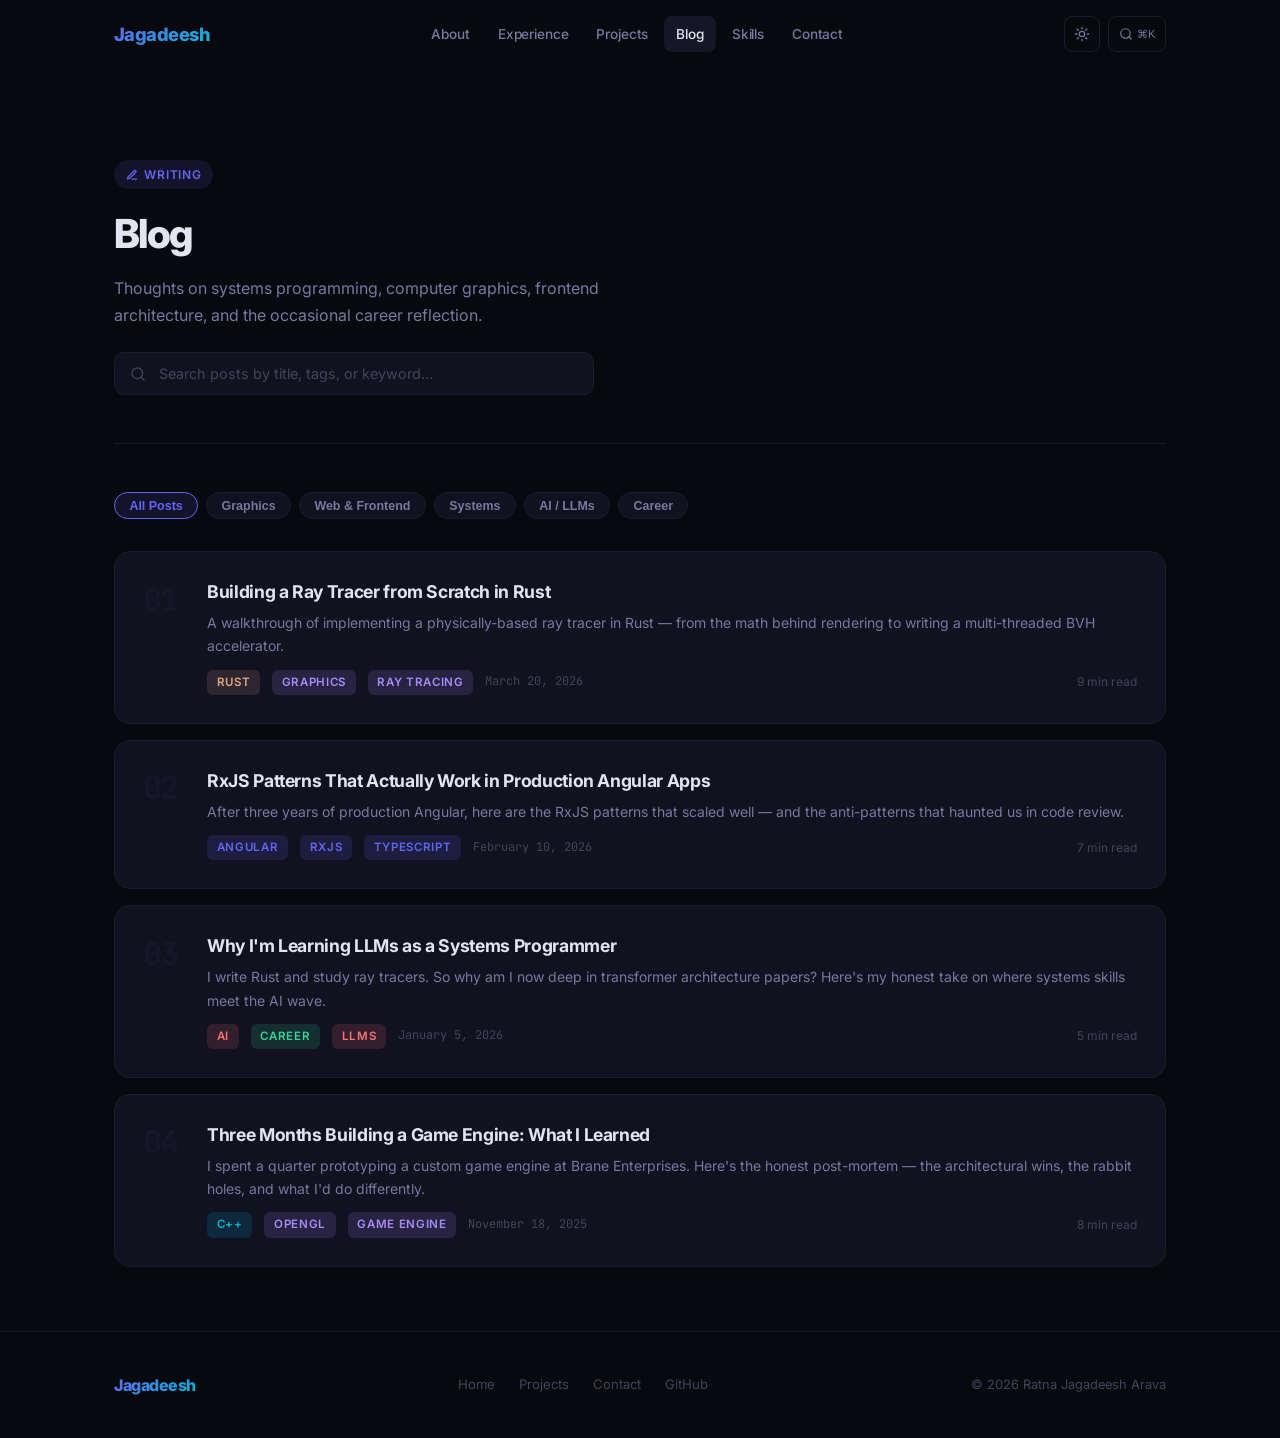
==== blog.html @ 883f5330 "Rebuild portfolio with modern design and new features Complete rewrite: dark/light theme, command pa" ====
<!DOCTYPE html>
<html lang="en" data-theme="dark">
<head>
  <meta charset="UTF-8">
  <meta name="viewport" content="width=device-width, initial-scale=1.0">
  <meta name="description" content="Blog by Ratna Jagadeesh Arava — writing on systems programming, graphics, web development, and AI.">
  <title>Blog — Ratna Jagadeesh Arava</title>
  <link rel="preconnect" href="https://fonts.googleapis.com">
  <link rel="preconnect" href="https://fonts.gstatic.com" crossorigin>
  <link href="https://fonts.googleapis.com/css2?family=Inter:wght@300;400;500;600;700;800&family=JetBrains+Mono:wght@400;500&display=swap" rel="stylesheet">
  <link rel="stylesheet" href="css/style.css">
</head>
<body>

<!-- Scroll Progress -->
<div id="scroll-progress"></div>
<!-- Toast -->
<div id="toast-container"></div>
<!-- Command Palette -->
<div id="cmd-palette" class="cmd-overlay">
  <div class="cmd-box">
    <div class="cmd-input-wrap">
      <svg width="16" height="16" viewBox="0 0 24 24" fill="none" stroke="currentColor" stroke-width="2" stroke-linecap="round" stroke-linejoin="round"><circle cx="11" cy="11" r="8"/><path d="m21 21-4.35-4.35"/></svg>
      <input type="text" id="cmd-input" placeholder="Search…" autocomplete="off">
      <span class="cmd-esc">ESC</span>
    </div>
    <div id="cmd-results" class="cmd-results"></div>
  </div>
</div>

<!-- Nav -->
<nav id="nav">
  <div class="nav-inner">
    <a href="index.html" class="nav-logo">Jagadeesh</a>
    <div class="nav-links" id="nav-links">
      <a href="index.html#about"      class="nav-link">About</a>
      <a href="index.html#experience" class="nav-link">Experience</a>
      <a href="index.html#projects"   class="nav-link">Projects</a>
      <a href="blog.html"             class="nav-link active">Blog</a>
      <a href="index.html#skills"     class="nav-link">Skills</a>
      <a href="index.html#contact"    class="nav-link">Contact</a>
    </div>
    <div class="nav-actions">
      <button id="theme-toggle" class="icon-btn" aria-label="Toggle theme"></button>
      <button id="cmd-trigger" class="icon-btn" aria-label="Search" style="font-size:10px;color:var(--text-muted);gap:4px;width:auto;padding:0 .6rem">
        <svg width="14" height="14" viewBox="0 0 24 24" fill="none" stroke="currentColor" stroke-width="2" stroke-linecap="round" stroke-linejoin="round"><circle cx="11" cy="11" r="8"/><path d="m21 21-4.35-4.35"/></svg>
        <span style="font-size:11px;font-weight:500">⌘K</span>
      </button>
      <button id="nav-toggle" class="icon-btn hamburger"><span></span><span></span><span></span></button>
    </div>
  </div>
</nav>

<!-- Blog Page -->
<main class="blog-page">
  <div class="container">
    <div class="blog-hero reveal">
      <span class="section-tag">
        <svg width="12" height="12" viewBox="0 0 24 24" fill="none" stroke="currentColor" stroke-width="2.5" stroke-linecap="round" stroke-linejoin="round"><path d="M12 20h9"/><path d="M16.5 3.5a2.121 2.121 0 0 1 3 3L7 19l-4 1 1-4 12.5-12.5z"/></svg>
        Writing
      </span>
      <h1 class="section-title" style="font-size:2.5rem">Blog</h1>
      <p class="section-desc" style="max-width:520px">Thoughts on systems programming, computer graphics, frontend architecture, and the occasional career reflection.</p>
      <div class="blog-search-wrap">
        <svg width="16" height="16" viewBox="0 0 24 24" fill="none" stroke="currentColor" stroke-width="2" stroke-linecap="round" stroke-linejoin="round"><circle cx="11" cy="11" r="8"/><path d="m21 21-4.35-4.35"/></svg>
        <input type="search" id="blog-search" placeholder="Search posts by title, tags, or keyword…">
      </div>
    </div>

    <!-- Categories -->
    <div class="blog-categories reveal">
      <button class="blog-cat-btn active" data-cat="all">All Posts</button>
      <button class="blog-cat-btn" data-cat="graphics">Graphics</button>
      <button class="blog-cat-btn" data-cat="web">Web &amp; Frontend</button>
      <button class="blog-cat-btn" data-cat="systems">Systems</button>
      <button class="blog-cat-btn" data-cat="ai">AI / LLMs</button>
      <button class="blog-cat-btn" data-cat="career">Career</button>
    </div>

    <!-- Blog List -->
    <div id="blog-list" class="blog-list">
      <div style="padding:3rem;text-align:center;color:var(--text-muted)">
        <div class="spinner"></div>
      </div>
    </div>
  </div>
</main>

<!-- Footer -->
<footer style="margin-top:4rem">
  <div class="container">
    <div class="footer-inner">
      <a href="index.html" class="footer-logo">Jagadeesh</a>
      <div class="footer-links">
        <a href="index.html">Home</a>
        <a href="index.html#projects">Projects</a>
        <a href="index.html#contact">Contact</a>
        <a href="https://github.com/ratnajagadeesharava" target="_blank" rel="noopener">GitHub</a>
      </div>
      <p class="footer-copy">&copy; 2026 Ratna Jagadeesh Arava</p>
    </div>
  </div>
</footer>

<button id="back-to-top" aria-label="Back to top">
  <svg width="18" height="18" viewBox="0 0 24 24" fill="none" stroke="currentColor" stroke-width="2.5" stroke-linecap="round" stroke-linejoin="round"><polyline points="18 15 12 9 6 15"/></svg>
</button>

<script src="js/main.js"></script>
<script src="js/blog.js"></script>
</body>
</html>
---- css/style.css ----
/* ════════════════════════════════════════════
   RESET & VARIABLES
════════════════════════════════════════════ */
*, *::before, *::after { margin: 0; padding: 0; box-sizing: border-box; }

:root {
  --bg:           #08080f;
  --bg-surface:   #0d0d18;
  --bg-card:      #111120;
  --bg-elevated:  #161628;
  --border:       #1c1c2e;
  --border-hover: #2a2a40;
  --text:         #e4e4f0;
  --text-muted:   #7878a0;
  --text-dim:     #44445a;
  --accent:       #6366f1;
  --accent-h:     #4f52d9;
  --accent-soft:  rgba(99,102,241,0.12);
  --accent-glow:  rgba(99,102,241,0.25);
  --cyan:         #06b6d4;
  --cyan-soft:    rgba(6,182,212,0.12);
  --green:        #34d399;
  --red:          #f87171;
  --yellow:       #fbbf24;
  --radius:       10px;
  --radius-lg:    16px;
  --radius-xl:    24px;
  --transition:   0.22s cubic-bezier(0.4,0,0.2,1);
  --max-width:    1100px;
  --shadow:       0 4px 24px rgba(0,0,0,0.4);
  --shadow-lg:    0 12px 48px rgba(0,0,0,0.5);
}

[data-theme="light"] {
  --bg:           #f8f8fc;
  --bg-surface:   #f0f0f8;
  --bg-card:      #ffffff;
  --bg-elevated:  #ebebf5;
  --border:       #ddddf0;
  --border-hover: #c8c8e0;
  --text:         #0f0f1e;
  --text-muted:   #4a4a6a;
  --text-dim:     #9898b8;
  --accent:       #4f46e5;
  --accent-h:     #4338ca;
  --accent-soft:  rgba(79,70,229,0.1);
  --accent-glow:  rgba(79,70,229,0.2);
  --shadow:       0 4px 24px rgba(0,0,0,0.08);
  --shadow-lg:    0 12px 48px rgba(0,0,0,0.12);
}

html { scroll-behavior: smooth; -webkit-font-smoothing: antialiased; }

body {
  font-family: 'Inter', -apple-system, BlinkMacSystemFont, 'Segoe UI', sans-serif;
  background: var(--bg);
  color: var(--text);
  line-height: 1.65;
  font-size: 16px;
  overflow-x: hidden;
  transition: background var(--transition), color var(--transition);
}

a { color: inherit; text-decoration: none; }
ul { list-style: none; }
img { max-width: 100%; display: block; }
code, pre { font-family: 'JetBrains Mono', 'Fira Code', monospace; }

.container { max-width: var(--max-width); margin: 0 auto; padding: 0 1.5rem; }

/* ════════════════════════════════════════════
   SCROLL PROGRESS
════════════════════════════════════════════ */
#scroll-progress {
  position: fixed;
  top: 0; left: 0;
  height: 2px;
  background: linear-gradient(90deg, var(--accent), var(--cyan));
  width: 0%;
  z-index: 9999;
  transition: width 0.1s linear;
}

/* ════════════════════════════════════════════
   NAVIGATION
════════════════════════════════════════════ */
#nav {
  position: fixed;
  top: 0; left: 0; right: 0;
  z-index: 900;
  padding: 1rem 0;
  transition: background var(--transition), box-shadow var(--transition), padding var(--transition);
}

#nav.scrolled {
  background: rgba(8,8,15,0.88);
  backdrop-filter: blur(20px);
  -webkit-backdrop-filter: blur(20px);
  box-shadow: 0 1px 0 var(--border);
  padding: 0.6rem 0;
}

[data-theme="light"] #nav.scrolled {
  background: rgba(248,248,252,0.88);
}

.nav-inner {
  max-width: var(--max-width);
  margin: 0 auto;
  padding: 0 1.5rem;
  display: flex;
  align-items: center;
  justify-content: space-between;
  gap: 1.5rem;
}

.nav-logo {
  font-size: 1.15rem;
  font-weight: 800;
  letter-spacing: -0.03em;
  background: linear-gradient(135deg, var(--accent), var(--cyan));
  -webkit-background-clip: text;
  -webkit-text-fill-color: transparent;
  background-clip: text;
  white-space: nowrap;
}

.nav-links { display: flex; gap: 0.25rem; }

.nav-link {
  padding: 0.4rem 0.75rem;
  font-size: 0.85rem;
  font-weight: 500;
  color: var(--text-muted);
  border-radius: 8px;
  transition: color var(--transition), background var(--transition);
  letter-spacing: -0.01em;
}

.nav-link:hover, .nav-link.active { color: var(--text); background: var(--bg-elevated); }

.nav-actions { display: flex; align-items: center; gap: 0.5rem; }

.icon-btn {
  display: flex; align-items: center; justify-content: center;
  width: 36px; height: 36px;
  border-radius: 8px;
  background: transparent;
  border: 1px solid var(--border);
  color: var(--text-muted);
  cursor: pointer;
  transition: all var(--transition);
  font-size: 0; /* hide text */
}

.icon-btn:hover { color: var(--text); background: var(--bg-elevated); border-color: var(--border-hover); }

.hamburger { display: none; flex-direction: column; gap: 4px; }
.hamburger span { display: block; width: 18px; height: 2px; background: var(--text-muted); border-radius: 2px; transition: var(--transition); }

/* ════════════════════════════════════════════
   HERO
════════════════════════════════════════════ */
#hero {
  min-height: 100vh;
  display: flex;
  align-items: center;
  justify-content: center;
  padding: 8rem 1.5rem 5rem;
  position: relative;
  overflow: hidden;
}

.hero-bg {
  position: absolute;
  inset: 0;
  pointer-events: none;
  overflow: hidden;
}

.orb {
  position: absolute;
  border-radius: 50%;
  filter: blur(80px);
  animation: orbFloat 10s ease-in-out infinite;
}

.orb-1 {
  width: 500px; height: 500px;
  background: radial-gradient(circle, rgba(99,102,241,0.22) 0%, transparent 65%);
  top: -150px; left: -100px;
  animation-duration: 12s;
}

.orb-2 {
  width: 380px; height: 380px;
  background: radial-gradient(circle, rgba(6,182,212,0.18) 0%, transparent 65%);
  top: 50px; right: -80px;
  animation-duration: 9s;
  animation-delay: -4s;
}

.orb-3 {
  width: 320px; height: 320px;
  background: radial-gradient(circle, rgba(167,139,250,0.15) 0%, transparent 65%);
  bottom: 0; left: 40%;
  animation-duration: 11s;
  animation-delay: -7s;
}

@keyframes orbFloat {
  0%, 100% { transform: translate(0,0) scale(1); }
  25%       { transform: translate(20px,-25px) scale(1.03); }
  50%       { transform: translate(-15px, 15px) scale(0.97); }
  75%       { transform: translate(25px, 10px) scale(1.02); }
}

.hero-content { position: relative; max-width: 700px; }

.hero-eyebrow {
  font-size: 0.95rem;
  font-weight: 500;
  color: var(--accent);
  letter-spacing: 0.08em;
  text-transform: uppercase;
  margin-bottom: 1rem;
}

.hero-name {
  font-size: clamp(2.4rem, 5.5vw, 4rem);
  font-weight: 800;
  letter-spacing: -0.04em;
  line-height: 1.1;
  margin-bottom: 1.25rem;
  background: linear-gradient(135deg, var(--text) 30%, var(--text-muted) 100%);
  -webkit-background-clip: text;
  -webkit-text-fill-color: transparent;
  background-clip: text;
}

.hero-role {
  font-size: 1.2rem;
  color: var(--text-muted);
  font-weight: 400;
  margin-bottom: 1.75rem;
  min-height: 2em;
  letter-spacing: -0.01em;
}


.hero-statement {
  font-size: 1.05rem;
  color: var(--text-muted);
  line-height: 1.8;
  margin-bottom: 2.5rem;
  max-width: 580px;
}

.hero-cta { display: flex; gap: 0.75rem; flex-wrap: wrap; margin-bottom: 3rem; }

.scroll-hint {
  display: flex;
  align-items: center;
  gap: 0.5rem;
  color: var(--text-dim);
  font-size: 0.8rem;
  font-weight: 500;
  letter-spacing: 0.05em;
  text-transform: uppercase;
  animation: scrollBounce 2s ease-in-out infinite;
}

@keyframes scrollBounce {
  0%,100% { transform: translateY(0); }
  50%      { transform: translateY(6px); }
}

/* ════════════════════════════════════════════
   BUTTONS
════════════════════════════════════════════ */
.btn {
  display: inline-flex;
  align-items: center;
  gap: 0.5rem;
  padding: 0.65rem 1.3rem;
  border-radius: var(--radius);
  font-size: 0.875rem;
  font-weight: 500;
  letter-spacing: -0.01em;
  transition: all var(--transition);
  border: 1px solid transparent;
  cursor: pointer;
  white-space: nowrap;
}

.btn-primary {
  background: var(--accent);
  color: #fff;
  border-color: var(--accent);
}
.btn-primary:hover {
  background: var(--accent-h);
  border-color: var(--accent-h);
  box-shadow: 0 4px 20px var(--accent-glow);
  transform: translateY(-1px);
}

.btn-outline {
  background: transparent;
  color: var(--text-muted);
  border-color: var(--border);
}
.btn-outline:hover {
  color: var(--text);
  border-color: var(--border-hover);
  background: var(--bg-card);
  transform: translateY(-1px);
}

.btn-ghost {
  background: transparent;
  color: var(--text-muted);
  border-color: transparent;
}
.btn-ghost:hover { color: var(--text); background: var(--bg-card); }

/* ════════════════════════════════════════════
   STATS BAR
════════════════════════════════════════════ */
.stats-bar {
  border-top: 1px solid var(--border);
  border-bottom: 1px solid var(--border);
  background: var(--bg-surface);
  padding: 2rem 0;
}

.stats-grid {
  display: grid;
  grid-template-columns: repeat(4, 1fr);
  gap: 1rem;
}

.stat-item {
  display: flex;
  flex-direction: column;
  align-items: center;
  gap: 0.25rem;
  padding: 1rem;
}

.stat-number {
  font-size: 1.75rem;
  font-weight: 800;
  letter-spacing: -0.04em;
  background: linear-gradient(135deg, var(--accent), var(--cyan));
  -webkit-background-clip: text;
  -webkit-text-fill-color: transparent;
  background-clip: text;
}

.stat-label {
  font-size: 0.78rem;
  color: var(--text-muted);
  text-transform: uppercase;
  letter-spacing: 0.06em;
  font-weight: 500;
}

/* ════════════════════════════════════════════
   SECTION BASE
════════════════════════════════════════════ */
.section {
  padding: 6rem 0;
  border-top: 1px solid var(--border);
}

.section-header { margin-bottom: 3rem; }

.section-tag {
  display: inline-flex;
  align-items: center;
  gap: 0.4rem;
  padding: 0.3rem 0.75rem;
  background: var(--accent-soft);
  color: var(--accent);
  border-radius: 100px;
  font-size: 0.75rem;
  font-weight: 600;
  letter-spacing: 0.06em;
  text-transform: uppercase;
  margin-bottom: 0.75rem;
}

.section-title {
  font-size: 1.9rem;
  font-weight: 800;
  letter-spacing: -0.04em;
  color: var(--text);
  margin-bottom: 0.5rem;
}

.section-desc {
  font-size: 1rem;
  color: var(--text-muted);
  max-width: 500px;
}

/* reveal animation */
.reveal {
  opacity: 0;
  transform: translateY(28px);
  transition: opacity 0.65s ease, transform 0.65s ease;
}
.reveal.visible { opacity: 1; transform: translateY(0); }
.reveal-delay-1 { transition-delay: 0.1s; }
.reveal-delay-2 { transition-delay: 0.2s; }
.reveal-delay-3 { transition-delay: 0.3s; }

/* ════════════════════════════════════════════
   ABOUT
════════════════════════════════════════════ */
.about-grid {
  display: grid;
  grid-template-columns: 1.5fr 1fr;
  gap: 3.5rem;
  align-items: start;
}

.about-avatar {
  width: 90px;
  height: 90px;
  border-radius: 50%;
  background: linear-gradient(135deg, var(--accent) 0%, var(--cyan) 100%);
  display: flex;
  align-items: center;
  justify-content: center;
  font-size: 2.5rem;
  margin-bottom: 1.5rem;
  position: relative;
}

.about-avatar::after {
  content: '';
  position: absolute;
  inset: -3px;
  border-radius: 50%;
  background: linear-gradient(135deg, var(--accent), var(--cyan));
  z-index: -1;
  filter: blur(8px);
  opacity: 0.4;
}

.about-text p {
  color: var(--text-muted);
  margin-bottom: 1.1rem;
  line-height: 1.8;
  font-size: 0.975rem;
}

.about-text strong { color: var(--text); font-weight: 600; }

.about-sidebar { display: flex; flex-direction: column; gap: 1rem; }

.info-card {
  padding: 1rem 1.25rem;
  background: var(--bg-card);
  border: 1px solid var(--border);
  border-radius: var(--radius);
  transition: border-color var(--transition);
}

.info-card:hover { border-color: var(--border-hover); }

.info-label {
  display: block;
  font-size: 0.7rem;
  text-transform: uppercase;
  letter-spacing: 0.1em;
  color: var(--text-dim);
  font-weight: 600;
  margin-bottom: 0.3rem;
}

.info-value {
  font-size: 0.9rem;
  font-weight: 600;
  color: var(--text);
}

/* ════════════════════════════════════════════
   EXPERIENCE TIMELINE
════════════════════════════════════════════ */
.timeline {
  position: relative;
  padding-left: 2.5rem;
}

.timeline::before {
  content: '';
  position: absolute;
  left: 7px; top: 10px; bottom: 10px;
  width: 1px;
  background: linear-gradient(to bottom, var(--accent) 0%, var(--border) 100%);
}

.timeline-item {
  position: relative;
  margin-bottom: 2rem;
}
.timeline-item:last-child { margin-bottom: 0; }

.timeline-dot {
  position: absolute;
  left: -2.5rem;
  top: 8px;
  width: 15px; height: 15px;
  border-radius: 50%;
  border: 2px solid var(--accent);
  background: var(--bg);
  transition: all var(--transition);
}

.timeline-item:first-child .timeline-dot {
  background: var(--accent);
  box-shadow: 0 0 0 5px var(--accent-soft), 0 0 16px var(--accent-glow);
}

.timeline-card {
  padding: 1.5rem;
  background: var(--bg-card);
  border: 1px solid var(--border);
  border-radius: var(--radius-lg);
  transition: border-color var(--transition), box-shadow var(--transition), transform var(--transition);
}

.timeline-card:hover {
  border-color: var(--border-hover);
  box-shadow: var(--shadow);
  transform: translateX(3px);
}

.timeline-top {
  display: flex;
  align-items: flex-start;
  justify-content: space-between;
  gap: 1rem;
  flex-wrap: wrap;
  margin-bottom: 0.6rem;
}

.timeline-role {
  font-size: 1rem;
  font-weight: 700;
  letter-spacing: -0.02em;
  color: var(--text);
}

.timeline-company {
  font-size: 0.85rem;
  font-weight: 600;
  color: var(--accent);
  padding: 0.2rem 0.6rem;
  background: var(--accent-soft);
  border-radius: 6px;
}

.timeline-date {
  font-size: 0.78rem;
  color: var(--text-dim);
  font-weight: 500;
  margin-bottom: 0.9rem;
  font-family: 'JetBrains Mono', monospace;
}

.timeline-card p { font-size: 0.9rem; color: var(--text-muted); }

.timeline-card ul { padding-left: 1.1rem; list-style: disc; margin-top: 0.4rem; }

.timeline-card li {
  font-size: 0.875rem;
  color: var(--text-muted);
  margin-bottom: 0.35rem;
  line-height: 1.65;
}

.timeline-card li::marker { color: var(--accent); }

/* ════════════════════════════════════════════
   PROJECTS
════════════════════════════════════════════ */
.filter-bar {
  display: flex;
  gap: 0.5rem;
  flex-wrap: wrap;
  margin-bottom: 2rem;
}

.filter-btn {
  padding: 0.4rem 0.9rem;
  border-radius: 100px;
  font-size: 0.8rem;
  font-weight: 500;
  background: var(--bg-card);
  border: 1px solid var(--border);
  color: var(--text-muted);
  cursor: pointer;
  transition: all var(--transition);
}

.filter-btn:hover, .filter-btn.active {
  background: var(--accent-soft);
  border-color: var(--accent);
  color: var(--accent);
}

.projects-grid {
  display: grid;
  grid-template-columns: repeat(auto-fill, minmax(310px, 1fr));
  gap: 1.25rem;
}

.project-card {
  display: flex;
  flex-direction: column;
  padding: 1.5rem;
  background: var(--bg-card);
  border: 1px solid var(--border);
  border-radius: var(--radius-lg);
  transition: all var(--transition);
  cursor: pointer;
  position: relative;
  overflow: hidden;
}

.project-card::before {
  content: '';
  position: absolute;
  top: 0; left: 0; right: 0;
  height: 2px;
  background: linear-gradient(90deg, var(--accent), var(--cyan));
  opacity: 0;
  transition: opacity var(--transition);
}

.project-card:hover {
  border-color: var(--border-hover);
  transform: translateY(-4px);
  box-shadow: var(--shadow);
}

.project-card:hover::before { opacity: 1; }

.project-card-top {
  display: flex;
  justify-content: space-between;
  align-items: center;
  margin-bottom: 0.9rem;
}

.project-lang {
  display: flex; align-items: center; gap: 0.4rem;
  font-size: 0.75rem; font-weight: 500;
  color: var(--text-muted);
}

.lang-dot { width: 10px; height: 10px; border-radius: 50%; flex-shrink: 0; }

.project-stars {
  display: flex; align-items: center; gap: 0.3rem;
  font-size: 0.75rem; color: var(--text-dim);
}

.project-card h3 {
  font-size: 1rem;
  font-weight: 700;
  color: var(--text);
  margin-bottom: 0.5rem;
  letter-spacing: -0.02em;
}

.project-card p {
  font-size: 0.85rem;
  color: var(--text-muted);
  line-height: 1.65;
  flex-grow: 1;
  margin-bottom: 1rem;
}

.project-footer {
  display: flex;
  justify-content: space-between;
  align-items: center;
  font-size: 0.75rem;
  color: var(--text-dim);
}

.project-link {
  color: var(--accent);
  font-weight: 500;
  display: flex; align-items: center; gap: 0.3rem;
  transition: gap var(--transition);
}
.project-card:hover .project-link { gap: 0.5rem; }

.projects-loading, .projects-error {
  grid-column: 1/-1;
  text-align: center;
  padding: 4rem 0;
  color: var(--text-muted);
}

.spinner {
  width: 28px; height: 28px;
  border: 2px solid var(--border);
  border-top-color: var(--accent);
  border-radius: 50%;
  animation: spin 0.7s linear infinite;
  margin: 0 auto 1rem;
}

@keyframes spin { to { transform: rotate(360deg); } }

/* ════════════════════════════════════════════
   SKILLS
════════════════════════════════════════════ */
.skills-tabs { display: flex; gap: 0.5rem; flex-wrap: wrap; margin-bottom: 2rem; }

.tab-btn {
  padding: 0.4rem 1rem;
  border-radius: 100px;
  font-size: 0.82rem;
  font-weight: 600;
  background: var(--bg-card);
  border: 1px solid var(--border);
  color: var(--text-muted);
  cursor: pointer;
  transition: all var(--transition);
}

.tab-btn:hover, .tab-btn.active {
  background: var(--accent);
  border-color: var(--accent);
  color: #fff;
  box-shadow: 0 2px 12px var(--accent-glow);
}

.skills-panel { display: none; }
.skills-panel.active { display: flex; flex-wrap: wrap; gap: 0.6rem; }

.skill-tag {
  padding: 0.45rem 0.9rem;
  border-radius: 8px;
  font-size: 0.83rem;
  font-weight: 500;
  color: var(--text-muted);
  background: var(--bg-elevated);
  border: 1px solid var(--border);
  transition: all var(--transition);
  cursor: default;
}

.skill-tag:hover {
  color: var(--text);
  border-color: var(--border-hover);
  background: var(--bg-card);
  transform: translateY(-1px);
}

/* ════════════════════════════════════════════
   BLOG PREVIEW (on main page)
════════════════════════════════════════════ */
#blog-preview .section-header { margin-bottom: 2rem; }

.blog-preview-grid {
  display: grid;
  grid-template-columns: repeat(auto-fill, minmax(320px, 1fr));
  gap: 1.25rem;
  margin-bottom: 2rem;
}

.blog-card {
  display: flex;
  flex-direction: column;
  padding: 1.75rem;
  background: var(--bg-card);
  border: 1px solid var(--border);
  border-radius: var(--radius-lg);
  transition: all var(--transition);
  cursor: pointer;
}

.blog-card:hover {
  border-color: var(--border-hover);
  transform: translateY(-3px);
  box-shadow: var(--shadow);
}

.blog-card-meta {
  display: flex;
  align-items: center;
  gap: 0.75rem;
  margin-bottom: 0.9rem;
  flex-wrap: wrap;
}

.blog-tag {
  padding: 0.2rem 0.6rem;
  border-radius: 6px;
  font-size: 0.72rem;
  font-weight: 600;
  text-transform: uppercase;
  letter-spacing: 0.06em;
}

.blog-tag-rust    { background: rgba(222,165,132,0.15); color: #dea584; }
.blog-tag-web     { background: rgba(99,102,241,0.15);  color: var(--accent); }
.blog-tag-systems { background: rgba(6,182,212,0.15);   color: var(--cyan); }
.blog-tag-career  { background: rgba(52,211,153,0.15);  color: var(--green); }
.blog-tag-graphics{ background: rgba(167,139,250,0.15); color: #a78bfa; }
.blog-tag-math    { background: rgba(251,191,36,0.15);  color: var(--yellow); }
.blog-tag-ai      { background: rgba(248,113,113,0.15); color: var(--red); }

.blog-date {
  font-size: 0.75rem;
  color: var(--text-dim);
  font-family: 'JetBrains Mono', monospace;
}

.blog-read-time {
  font-size: 0.75rem;
  color: var(--text-dim);
  margin-left: auto;
}

.blog-card h3 {
  font-size: 1.05rem;
  font-weight: 700;
  letter-spacing: -0.02em;
  color: var(--text);
  margin-bottom: 0.5rem;
  line-height: 1.4;
}

.blog-card p {
  font-size: 0.875rem;
  color: var(--text-muted);
  line-height: 1.65;
  flex-grow: 1;
  margin-bottom: 1rem;
}

.blog-card-footer {
  display: flex;
  align-items: center;
  justify-content: space-between;
  font-size: 0.8rem;
  color: var(--accent);
  font-weight: 500;
}

.view-all-link {
  display: inline-flex;
  align-items: center;
  gap: 0.5rem;
  padding: 0.65rem 1.25rem;
  border-radius: var(--radius);
  border: 1px solid var(--border);
  color: var(--text-muted);
  font-size: 0.875rem;
  font-weight: 500;
  transition: all var(--transition);
}
.view-all-link:hover {
  border-color: var(--border-hover);
  color: var(--text);
  background: var(--bg-card);
}

/* ════════════════════════════════════════════
   CURRENTLY LEARNING
════════════════════════════════════════════ */
.learning-grid {
  display: grid;
  grid-template-columns: repeat(auto-fill, minmax(250px, 1fr));
  gap: 1.25rem;
}

.learning-card {
  padding: 1.75rem;
  background: var(--bg-card);
  border: 1px solid var(--border);
  border-radius: var(--radius-lg);
  transition: all var(--transition);
  position: relative;
  overflow: hidden;
}

.learning-card::after {
  content: '';
  position: absolute;
  bottom: 0; left: 0; right: 0;
  height: 3px;
  background: var(--card-color, var(--accent));
  transform: scaleX(0);
  transform-origin: left;
  transition: transform 0.4s ease;
}

.learning-card:hover {
  border-color: var(--border-hover);
  transform: translateY(-3px);
  box-shadow: var(--shadow);
}
.learning-card:hover::after { transform: scaleX(1); }

.learning-icon {
  font-size: 1.75rem;
  display: block;
  margin-bottom: 1rem;
}

.learning-card h3 {
  font-size: 1rem;
  font-weight: 700;
  color: var(--text);
  margin-bottom: 0.5rem;
  letter-spacing: -0.02em;
}

.learning-card p {
  font-size: 0.875rem;
  color: var(--text-muted);
  line-height: 1.65;
}

.learning-progress {
  margin-top: 1rem;
  height: 3px;
  background: var(--bg-elevated);
  border-radius: 100px;
  overflow: hidden;
}

.learning-progress-bar {
  height: 100%;
  background: var(--card-color, var(--accent));
  border-radius: 100px;
  transition: width 1.5s ease;
  width: 0%;
}

/* ════════════════════════════════════════════
   CONTACT
════════════════════════════════════════════ */
.contact-grid {
  display: grid;
  grid-template-columns: 1fr 1.4fr;
  gap: 3rem;
  align-items: start;
}

.contact-info h3 {
  font-size: 1.3rem;
  font-weight: 700;
  letter-spacing: -0.03em;
  margin-bottom: 0.5rem;
}

.contact-info p {
  color: var(--text-muted);
  font-size: 0.95rem;
  margin-bottom: 2rem;
  line-height: 1.75;
}

.contact-social { display: flex; flex-direction: column; gap: 0.75rem; }

.social-link {
  display: flex;
  align-items: center;
  gap: 0.9rem;
  padding: 1rem 1.25rem;
  background: var(--bg-card);
  border: 1px solid var(--border);
  border-radius: var(--radius);
  transition: all var(--transition);
}

.social-link:hover {
  border-color: var(--border-hover);
  transform: translateX(4px);
  box-shadow: var(--shadow);
}

.social-link svg { color: var(--accent); flex-shrink: 0; }

.social-link-text { display: flex; flex-direction: column; gap: 0.15rem; }

.social-link-label {
  font-size: 0.7rem;
  text-transform: uppercase;
  letter-spacing: 0.08em;
  color: var(--text-dim);
  font-weight: 600;
}

.social-link-value {
  font-size: 0.875rem;
  font-weight: 600;
  color: var(--text);
}

/* Contact Form */
.contact-form { display: flex; flex-direction: column; gap: 1rem; }

.form-row { display: grid; grid-template-columns: 1fr 1fr; gap: 1rem; }

.form-group { display: flex; flex-direction: column; gap: 0.4rem; }

.form-group label {
  font-size: 0.8rem;
  font-weight: 600;
  color: var(--text-muted);
  letter-spacing: 0.03em;
}

.form-group input, .form-group textarea {
  padding: 0.75rem 1rem;
  background: var(--bg-card);
  border: 1px solid var(--border);
  border-radius: var(--radius);
  color: var(--text);
  font-family: inherit;
  font-size: 0.9rem;
  transition: border-color var(--transition), box-shadow var(--transition);
  outline: none;
  resize: vertical;
}

.form-group input::placeholder, .form-group textarea::placeholder {
  color: var(--text-dim);
}

.form-group input:focus, .form-group textarea:focus {
  border-color: var(--accent);
  box-shadow: 0 0 0 3px var(--accent-soft);
}

.form-group textarea { min-height: 130px; }

.form-submit {
  display: inline-flex;
  align-items: center;
  gap: 0.5rem;
  padding: 0.8rem 1.75rem;
  background: var(--accent);
  color: #fff;
  border: 1px solid var(--accent);
  border-radius: var(--radius);
  font-size: 0.9rem;
  font-weight: 600;
  cursor: pointer;
  transition: all var(--transition);
  width: fit-content;
}

.form-submit:hover {
  background: var(--accent-h);
  box-shadow: 0 4px 20px var(--accent-glow);
  transform: translateY(-1px);
}

/* ════════════════════════════════════════════
   FOOTER
════════════════════════════════════════════ */
footer {
  border-top: 1px solid var(--border);
  padding: 2.5rem 0;
}

.footer-inner {
  display: flex;
  align-items: center;
  justify-content: space-between;
  gap: 1.5rem;
  flex-wrap: wrap;
}

.footer-logo {
  font-size: 1rem;
  font-weight: 800;
  letter-spacing: -0.03em;
  background: linear-gradient(135deg, var(--accent), var(--cyan));
  -webkit-background-clip: text;
  -webkit-text-fill-color: transparent;
  background-clip: text;
}

.footer-links { display: flex; gap: 1.5rem; flex-wrap: wrap; }

.footer-links a {
  font-size: 0.82rem;
  color: var(--text-dim);
  transition: color var(--transition);
}

.footer-links a:hover { color: var(--text-muted); }

.footer-copy { font-size: 0.8rem; color: var(--text-dim); }

/* ════════════════════════════════════════════
   COMMAND PALETTE
════════════════════════════════════════════ */
.cmd-overlay {
  position: fixed;
  inset: 0;
  background: rgba(0,0,0,0.6);
  backdrop-filter: blur(8px);
  -webkit-backdrop-filter: blur(8px);
  z-index: 1000;
  display: flex;
  align-items: flex-start;
  justify-content: center;
  padding: 12vh 1.5rem 2rem;
  opacity: 0;
  pointer-events: none;
  transition: opacity var(--transition);
}

.cmd-overlay.open {
  opacity: 1;
  pointer-events: all;
}

.cmd-box {
  width: 100%;
  max-width: 560px;
  background: var(--bg-elevated);
  border: 1px solid var(--border-hover);
  border-radius: var(--radius-lg);
  box-shadow: var(--shadow-lg);
  overflow: hidden;
  transform: translateY(-10px) scale(0.98);
  transition: transform var(--transition);
}

.cmd-overlay.open .cmd-box {
  transform: translateY(0) scale(1);
}

.cmd-input-wrap {
  display: flex;
  align-items: center;
  gap: 0.75rem;
  padding: 1rem 1.25rem;
  border-bottom: 1px solid var(--border);
}

.cmd-input-wrap svg { color: var(--text-muted); flex-shrink: 0; }

#cmd-input {
  flex: 1;
  background: transparent;
  border: none;
  outline: none;
  color: var(--text);
  font-size: 0.95rem;
  font-family: inherit;
}

#cmd-input::placeholder { color: var(--text-dim); }

.cmd-esc {
  padding: 0.2rem 0.5rem;
  background: var(--bg-card);
  border: 1px solid var(--border);
  border-radius: 5px;
  font-size: 0.7rem;
  color: var(--text-dim);
  font-family: 'JetBrains Mono', monospace;
}

.cmd-results { max-height: 380px; overflow-y: auto; padding: 0.5rem; }

.cmd-section-header {
  padding: 0.4rem 0.75rem 0.2rem;
  font-size: 0.7rem;
  text-transform: uppercase;
  letter-spacing: 0.1em;
  color: var(--text-dim);
  font-weight: 600;
}

.cmd-item {
  display: flex;
  align-items: center;
  gap: 0.75rem;
  padding: 0.6rem 0.75rem;
  border-radius: 8px;
  cursor: pointer;
  transition: background var(--transition);
  font-size: 0.875rem;
  color: var(--text-muted);
}

.cmd-item:hover, .cmd-item.focused {
  background: var(--accent-soft);
  color: var(--text);
}

.cmd-item svg { color: var(--text-dim); flex-shrink: 0; }

.cmd-empty {
  padding: 2rem;
  text-align: center;
  color: var(--text-dim);
  font-size: 0.875rem;
}

/* ════════════════════════════════════════════
   BACK TO TOP
════════════════════════════════════════════ */
#back-to-top {
  position: fixed;
  bottom: 2rem;
  right: 2rem;
  width: 42px; height: 42px;
  border-radius: 50%;
  background: var(--accent);
  color: #fff;
  border: none;
  cursor: pointer;
  display: flex; align-items: center; justify-content: center;
  box-shadow: 0 4px 16px var(--accent-glow);
  transition: all var(--transition);
  opacity: 0;
  pointer-events: none;
  transform: translateY(10px);
  z-index: 500;
}

#back-to-top.visible {
  opacity: 1;
  pointer-events: all;
  transform: translateY(0);
}

#back-to-top:hover {
  background: var(--accent-h);
  transform: translateY(-2px);
}

/* ════════════════════════════════════════════
   TOAST
════════════════════════════════════════════ */
#toast-container {
  position: fixed;
  bottom: 2rem;
  left: 50%;
  transform: translateX(-50%);
  z-index: 2000;
  display: flex;
  flex-direction: column;
  gap: 0.5rem;
  pointer-events: none;
}

.toast {
  display: flex; align-items: center; gap: 0.75rem;
  padding: 0.75rem 1.25rem;
  background: var(--bg-elevated);
  border: 1px solid var(--border-hover);
  border-radius: var(--radius);
  box-shadow: var(--shadow);
  font-size: 0.875rem;
  color: var(--text);
  animation: toastIn 0.3s ease;
  pointer-events: all;
  min-width: 250px;
  max-width: 420px;
}

.toast.success { border-color: rgba(52,211,153,0.4); }
.toast.error   { border-color: rgba(248,113,113,0.4); }

@keyframes toastIn { from { opacity: 0; transform: translateY(10px); } to { opacity: 1; transform: translateY(0); } }

/* ════════════════════════════════════════════
   BLOG PAGE
════════════════════════════════════════════ */
.blog-page { padding-top: 6rem; min-height: 100vh; }

.blog-hero {
  padding: 4rem 0 3rem;
  border-bottom: 1px solid var(--border);
  margin-bottom: 3rem;
}

.blog-search-wrap {
  position: relative;
  max-width: 480px;
  margin-top: 1.5rem;
}

.blog-search-wrap svg {
  position: absolute;
  left: 1rem; top: 50%;
  transform: translateY(-50%);
  color: var(--text-dim);
  pointer-events: none;
}

#blog-search {
  width: 100%;
  padding: 0.75rem 1rem 0.75rem 2.75rem;
  background: var(--bg-card);
  border: 1px solid var(--border);
  border-radius: var(--radius);
  color: var(--text);
  font-size: 0.9rem;
  font-family: inherit;
  outline: none;
  transition: border-color var(--transition), box-shadow var(--transition);
}

#blog-search::placeholder { color: var(--text-dim); }
#blog-search:focus { border-color: var(--accent); box-shadow: 0 0 0 3px var(--accent-soft); }

.blog-categories {
  display: flex; gap: 0.5rem; flex-wrap: wrap;
  margin-bottom: 2rem;
}

.blog-cat-btn {
  padding: 0.35rem 0.9rem;
  border-radius: 100px;
  font-size: 0.78rem; font-weight: 600;
  background: var(--bg-card);
  border: 1px solid var(--border);
  color: var(--text-muted);
  cursor: pointer;
  transition: all var(--transition);
}

.blog-cat-btn:hover, .blog-cat-btn.active {
  background: var(--accent-soft);
  border-color: var(--accent);
  color: var(--accent);
}

.blog-list { display: flex; flex-direction: column; gap: 1rem; }

.blog-list-card {
  display: flex;
  gap: 1.5rem;
  padding: 1.75rem;
  background: var(--bg-card);
  border: 1px solid var(--border);
  border-radius: var(--radius-lg);
  transition: all var(--transition);
  cursor: pointer;
  align-items: flex-start;
}

.blog-list-card:hover {
  border-color: var(--border-hover);
  box-shadow: var(--shadow);
  transform: translateX(4px);
}

.blog-list-number {
  font-size: 2rem;
  font-weight: 800;
  color: var(--bg-elevated);
  font-family: 'JetBrains Mono', monospace;
  letter-spacing: -0.05em;
  line-height: 1;
  flex-shrink: 0;
  margin-top: 0.2rem;
  min-width: 2.5rem;
}

.blog-list-content { flex: 1; }

.blog-list-card h3 {
  font-size: 1.1rem; font-weight: 700;
  color: var(--text); letter-spacing: -0.02em;
  margin-bottom: 0.4rem; line-height: 1.4;
}

.blog-list-card p {
  font-size: 0.875rem; color: var(--text-muted);
  line-height: 1.65; margin-bottom: 0.75rem;
}

.blog-list-footer {
  display: flex; align-items: center; gap: 0.75rem; flex-wrap: wrap;
}

/* ════════════════════════════════════════════
   POST PAGE
════════════════════════════════════════════ */
.post-page { padding-top: 5rem; }

.post-header {
  padding: 4rem 0 3rem;
  max-width: 760px;
  margin: 0 auto;
}

.post-meta {
  display: flex; align-items: center; gap: 0.75rem; flex-wrap: wrap;
  margin-bottom: 1.5rem;
}

.post-title {
  font-size: clamp(1.75rem, 4vw, 2.75rem);
  font-weight: 800; letter-spacing: -0.04em;
  line-height: 1.2; margin-bottom: 1rem;
}

.post-excerpt {
  font-size: 1.1rem; color: var(--text-muted);
  line-height: 1.75; max-width: 620px;
}

.post-layout {
  display: grid;
  grid-template-columns: 1fr 220px;
  gap: 4rem;
  max-width: 1000px;
  margin: 0 auto;
  padding-bottom: 6rem;
}

.post-content {
  max-width: 680px;
}

.post-content h1, .post-content h2, .post-content h3 {
  font-weight: 700; letter-spacing: -0.03em; color: var(--text);
  margin-top: 2.5rem; margin-bottom: 1rem; line-height: 1.3;
}

.post-content h1 { font-size: 1.75rem; }
.post-content h2 { font-size: 1.4rem; padding-bottom: 0.5rem; border-bottom: 1px solid var(--border); }
.post-content h3 { font-size: 1.15rem; }

.post-content p { color: var(--text-muted); line-height: 1.85; margin-bottom: 1.25rem; font-size: 0.975rem; }

.post-content a { color: var(--accent); text-decoration: underline; text-underline-offset: 3px; }

.post-content ul, .post-content ol {
  padding-left: 1.5rem;
  margin-bottom: 1.25rem;
  color: var(--text-muted);
}

.post-content li { margin-bottom: 0.5rem; font-size: 0.975rem; line-height: 1.75; }
.post-content ul li { list-style: disc; }
.post-content ol li { list-style: decimal; }

.post-content blockquote {
  padding: 1rem 1.5rem;
  border-left: 3px solid var(--accent);
  background: var(--bg-card);
  border-radius: 0 var(--radius) var(--radius) 0;
  margin: 1.5rem 0;
  color: var(--text-muted);
  font-style: italic;
}

.post-content code {
  padding: 0.15em 0.4em;
  background: var(--bg-elevated);
  border-radius: 5px;
  font-size: 0.875em;
  color: var(--cyan);
}

.post-content pre {
  padding: 1.25rem;
  background: var(--bg-card);
  border: 1px solid var(--border);
  border-radius: var(--radius);
  overflow-x: auto;
  margin: 1.5rem 0;
  position: relative;
}

.post-content pre code {
  padding: 0; background: transparent; color: var(--text); font-size: 0.875rem;
}

.copy-code-btn {
  position: absolute; top: 0.75rem; right: 0.75rem;
  padding: 0.25rem 0.6rem;
  background: var(--bg-elevated);
  border: 1px solid var(--border);
  border-radius: 6px;
  color: var(--text-dim);
  font-size: 0.72rem; font-weight: 500;
  cursor: pointer; transition: all var(--transition);
}

.copy-code-btn:hover { color: var(--text); border-color: var(--border-hover); }

/* Table of Contents */
.toc {
  position: sticky;
  top: 6rem;
  padding: 1.25rem;
  background: var(--bg-card);
  border: 1px solid var(--border);
  border-radius: var(--radius-lg);
  max-height: calc(100vh - 8rem);
  overflow-y: auto;
}

.toc-title {
  font-size: 0.75rem; font-weight: 700;
  text-transform: uppercase; letter-spacing: 0.1em;
  color: var(--text-dim); margin-bottom: 0.9rem;
}

.toc-list { display: flex; flex-direction: column; gap: 0.1rem; }

.toc-item {
  display: block;
  padding: 0.3rem 0.5rem;
  font-size: 0.8rem; color: var(--text-dim);
  border-radius: 6px;
  transition: all var(--transition);
  border-left: 2px solid transparent;
}

.toc-item:hover { color: var(--text-muted); }
.toc-item.active { color: var(--accent); border-left-color: var(--accent); background: var(--accent-soft); }

.toc-item.toc-h3 { padding-left: 1.1rem; font-size: 0.76rem; }

/* ════════════════════════════════════════════
   MOBILE NAV MENU
════════════════════════════════════════════ */
@media (max-width: 768px) {
  .nav-links {
    display: none;
    position: fixed;
    inset: 0;
    background: rgba(8,8,15,0.97);
    backdrop-filter: blur(20px);
    -webkit-backdrop-filter: blur(20px);
    flex-direction: column;
    align-items: center;
    justify-content: center;
    gap: 2.5rem;
    z-index: 800;
  }

  [data-theme="light"] .nav-links {
    background: rgba(248,248,252,0.97);
  }

  .nav-links.open { display: flex; }

  .nav-link { font-size: 1.35rem; padding: 0.5rem 1.5rem; }

  .hamburger { display: flex; z-index: 901; }

  body.nav-open .hamburger span:nth-child(1) { transform: translateY(6px) rotate(45deg); }
  body.nav-open .hamburger span:nth-child(2) { opacity: 0; }
  body.nav-open .hamburger span:nth-child(3) { transform: translateY(-6px) rotate(-45deg); }

  .stats-grid { grid-template-columns: repeat(2,1fr); }

  .about-grid { grid-template-columns: 1fr; gap: 2rem; }

  .contact-grid { grid-template-columns: 1fr; gap: 2rem; }

  .post-layout { grid-template-columns: 1fr; }

  .toc { display: none; }

  .timeline { padding-left: 2rem; }

  .timeline-dot { left: -2rem; width: 12px; height: 12px; }

  .timeline::before { left: 5px; }

  .timeline-top { flex-direction: column; gap: 0.4rem; }

  .form-row { grid-template-columns: 1fr; }

  #hero { padding: 7rem 1.5rem 4rem; min-height: auto; }

  .hero-name { font-size: 2.2rem; }

  .section { padding: 4.5rem 0; }

  .footer-inner { flex-direction: column; text-align: center; }
  .footer-links { justify-content: center; }
}

@media (max-width: 480px) {
  .hero-cta { flex-direction: column; }
  .btn { justify-content: center; width: 100%; }
  .stat-item { padding: 0.75rem; }
  .stat-number { font-size: 1.4rem; }
}

/* ════════════════════════════════════════════
   SCROLLBAR
════════════════════════════════════════════ */
::-webkit-scrollbar { width: 6px; height: 6px; }
::-webkit-scrollbar-track { background: transparent; }
::-webkit-scrollbar-thumb { background: var(--border-hover); border-radius: 100px; }
::-webkit-scrollbar-thumb:hover { background: var(--text-dim); }

/* ════════════════════════════════════════════
   SELECTION
════════════════════════════════════════════ */
::selection { background: var(--accent-soft); color: var(--accent); }
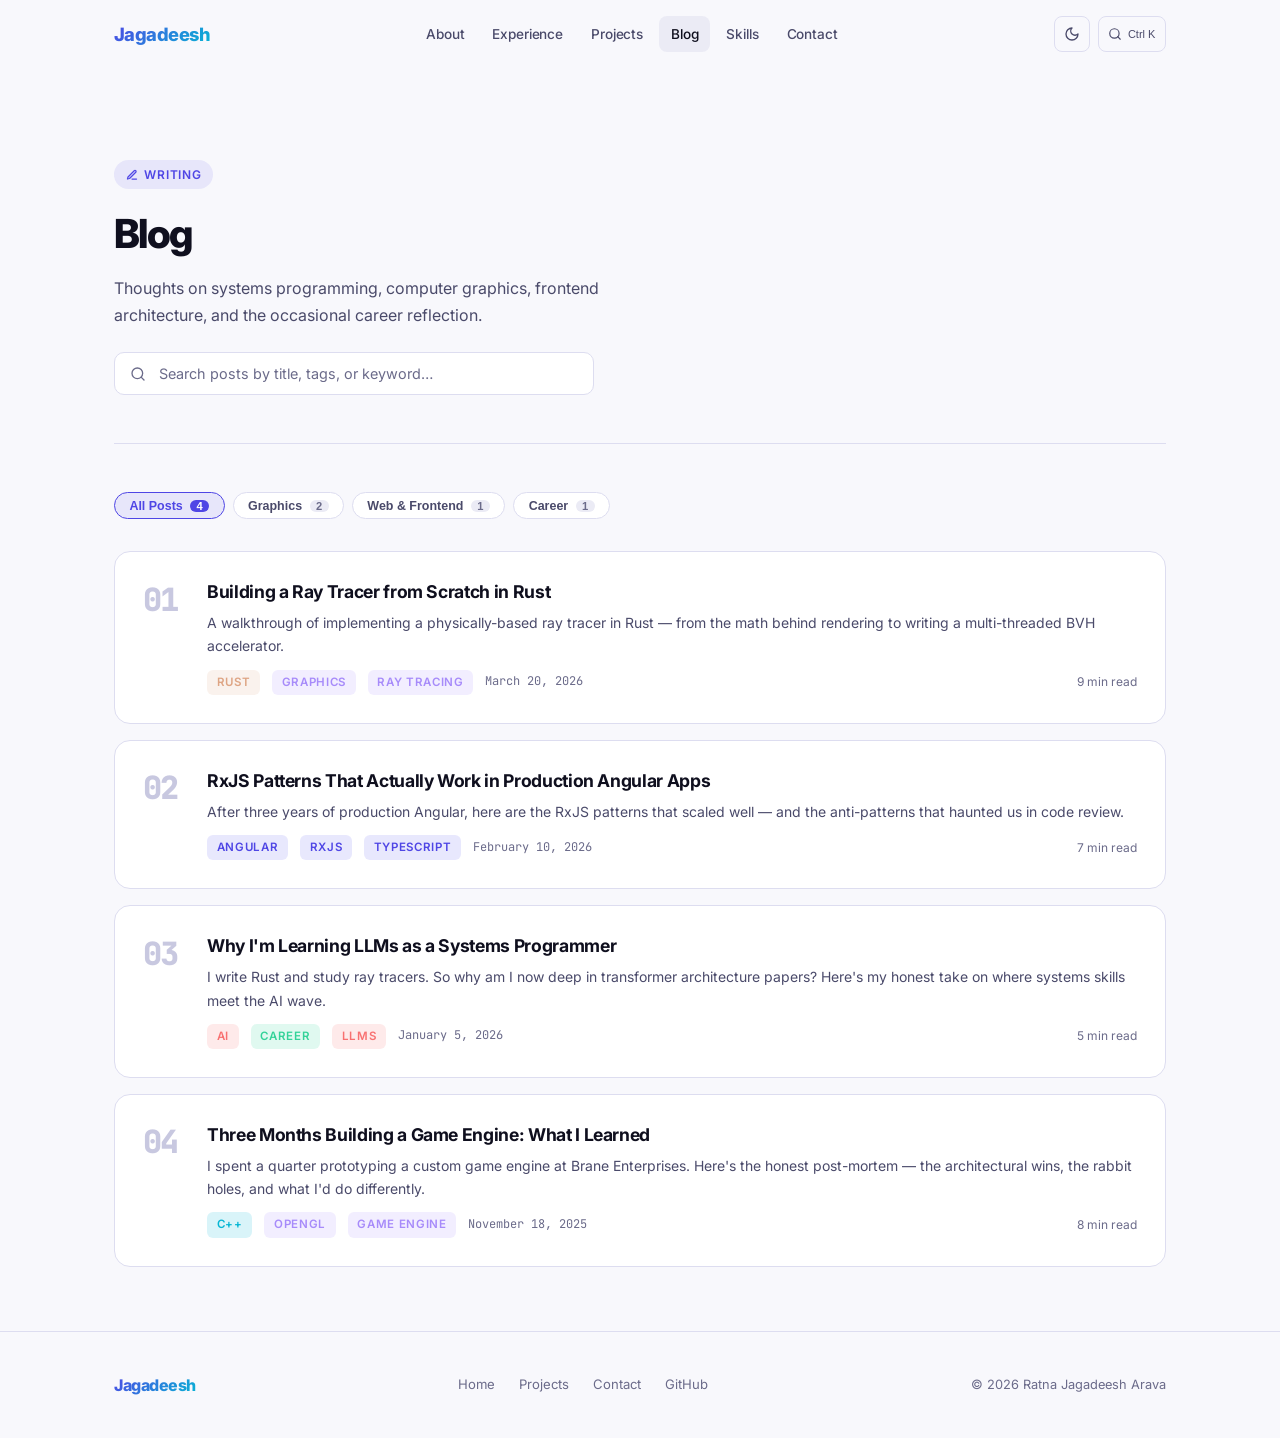
==== commit dc124d7c: "Fix bugs and improve accessibility, SEO and robustness of portfolio Bug fixes: - Skills tabs: non-de" ====
--- a/blog.html
+++ b/blog.html
@@ -5,54 +5,73 @@
   <meta name="viewport" content="width=device-width, initial-scale=1.0">
   <meta name="description" content="Blog by Ratna Jagadeesh Arava — writing on systems programming, graphics, web development, and AI.">
   <title>Blog — Ratna Jagadeesh Arava</title>
+  <link rel="canonical" href="https://ratnajagadeesharava.github.io/blog.html">
+  <meta property="og:title" content="Blog — Ratna Jagadeesh Arava">
+  <meta property="og:description" content="Writing on systems programming, graphics, web development, and AI.">
+  <meta property="og:type" content="website">
+  <meta property="og:url" content="https://ratnajagadeesharava.github.io/blog.html">
+  <meta name="twitter:card" content="summary">
+  <meta name="theme-color" content="#08080f" media="(prefers-color-scheme: dark)">
+  <meta name="theme-color" content="#f8f8fc" media="(prefers-color-scheme: light)">
+  <link rel="icon" href="favicon.svg" type="image/svg+xml">
+  <script>
+    // Apply the saved (or system) theme before first paint to avoid a flash
+    (function () {
+      var t;
+      try { t = localStorage.getItem('theme'); } catch (e) {}
+      if (t !== 'light' && t !== 'dark') t = window.matchMedia('(prefers-color-scheme: light)').matches ? 'light' : 'dark';
+      document.documentElement.setAttribute('data-theme', t);
+    })();
+  </script>
   <link rel="preconnect" href="https://fonts.googleapis.com">
   <link rel="preconnect" href="https://fonts.gstatic.com" crossorigin>
   <link href="https://fonts.googleapis.com/css2?family=Inter:wght@300;400;500;600;700;800&family=JetBrains+Mono:wght@400;500&display=swap" rel="stylesheet">
   <link rel="stylesheet" href="css/style.css">
 </head>
 <body>
+<a href="#main" class="skip-link">Skip to content</a>
 
 <!-- Scroll Progress -->
 <div id="scroll-progress"></div>
 <!-- Toast -->
 <div id="toast-container"></div>
 <!-- Command Palette -->
-<div id="cmd-palette" class="cmd-overlay">
+<div id="cmd-palette" class="cmd-overlay" role="dialog" aria-modal="true" aria-label="Command palette" aria-hidden="true">
   <div class="cmd-box">
     <div class="cmd-input-wrap">
       <svg width="16" height="16" viewBox="0 0 24 24" fill="none" stroke="currentColor" stroke-width="2" stroke-linecap="round" stroke-linejoin="round"><circle cx="11" cy="11" r="8"/><path d="m21 21-4.35-4.35"/></svg>
-      <input type="text" id="cmd-input" placeholder="Search…" autocomplete="off">
+      <input type="text" id="cmd-input" aria-label="Search the site" placeholder="Search…" autocomplete="off">
       <span class="cmd-esc">ESC</span>
     </div>
-    <div id="cmd-results" class="cmd-results"></div>
+    <div id="cmd-results" class="cmd-results" role="listbox"></div>
   </div>
 </div>
 
 <!-- Nav -->
-<nav id="nav">
+<nav id="nav" aria-label="Primary">
   <div class="nav-inner">
     <a href="index.html" class="nav-logo">Jagadeesh</a>
     <div class="nav-links" id="nav-links">
       <a href="index.html#about"      class="nav-link">About</a>
       <a href="index.html#experience" class="nav-link">Experience</a>
       <a href="index.html#projects"   class="nav-link">Projects</a>
-      <a href="blog.html"             class="nav-link active">Blog</a>
+      <a href="blog.html"             class="nav-link active" aria-current="page">Blog</a>
       <a href="index.html#skills"     class="nav-link">Skills</a>
       <a href="index.html#contact"    class="nav-link">Contact</a>
     </div>
     <div class="nav-actions">
       <button id="theme-toggle" class="icon-btn" aria-label="Toggle theme"></button>
-      <button id="cmd-trigger" class="icon-btn" aria-label="Search" style="font-size:10px;color:var(--text-muted);gap:4px;width:auto;padding:0 .6rem">
+      <button id="cmd-trigger" class="icon-btn cmd-trigger" aria-label="Open command palette" title="Search">
         <svg width="14" height="14" viewBox="0 0 24 24" fill="none" stroke="currentColor" stroke-width="2" stroke-linecap="round" stroke-linejoin="round"><circle cx="11" cy="11" r="8"/><path d="m21 21-4.35-4.35"/></svg>
-        <span style="font-size:11px;font-weight:500">⌘K</span>
+        <span class="cmd-kbd">⌘K</span>
       </button>
-      <button id="nav-toggle" class="icon-btn hamburger"><span></span><span></span><span></span></button>
+      <button id="nav-toggle" class="icon-btn hamburger" aria-label="Toggle navigation"><span></span><span></span><span></span></button>
     </div>
   </div>
 </nav>
 
 <!-- Blog Page -->
-<main class="blog-page">
+<main id="main" class="blog-page">
   <div class="container">
     <div class="blog-hero reveal">
       <span class="section-tag">
@@ -63,13 +82,13 @@
       <p class="section-desc" style="max-width:520px">Thoughts on systems programming, computer graphics, frontend architecture, and the occasional career reflection.</p>
       <div class="blog-search-wrap">
         <svg width="16" height="16" viewBox="0 0 24 24" fill="none" stroke="currentColor" stroke-width="2" stroke-linecap="round" stroke-linejoin="round"><circle cx="11" cy="11" r="8"/><path d="m21 21-4.35-4.35"/></svg>
-        <input type="search" id="blog-search" placeholder="Search posts by title, tags, or keyword…">
+        <input type="search" id="blog-search" aria-label="Search posts" placeholder="Search posts by title, tags, or keyword…">
       </div>
     </div>
 
     <!-- Categories -->
-    <div class="blog-categories reveal">
-      <button class="blog-cat-btn active" data-cat="all">All Posts</button>
+    <div class="blog-categories reveal" role="group" aria-label="Filter by category">
+      <button class="blog-cat-btn active" data-cat="all" aria-pressed="true">All Posts</button>
       <button class="blog-cat-btn" data-cat="graphics">Graphics</button>
       <button class="blog-cat-btn" data-cat="web">Web &amp; Frontend</button>
       <button class="blog-cat-btn" data-cat="systems">Systems</button>
@@ -78,7 +97,7 @@
     </div>
 
     <!-- Blog List -->
-    <div id="blog-list" class="blog-list">
+    <div id="blog-list" class="blog-list" aria-live="polite">
       <div style="padding:3rem;text-align:center;color:var(--text-muted)">
         <div class="spinner"></div>
       </div>
@@ -97,7 +116,7 @@
         <a href="index.html#contact">Contact</a>
         <a href="https://github.com/ratnajagadeesharava" target="_blank" rel="noopener">GitHub</a>
       </div>
-      <p class="footer-copy">&copy; 2026 Ratna Jagadeesh Arava</p>
+      <p class="footer-copy">&copy; <span class="footer-year">2026</span> Ratna Jagadeesh Arava</p>
     </div>
   </div>
 </footer>
@@ -106,7 +125,7 @@
   <svg width="18" height="18" viewBox="0 0 24 24" fill="none" stroke="currentColor" stroke-width="2.5" stroke-linecap="round" stroke-linejoin="round"><polyline points="18 15 12 9 6 15"/></svg>
 </button>
 
-<script src="js/main.js"></script>
-<script src="js/blog.js"></script>
+<script src="js/main.js" defer></script>
+<script src="js/blog.js" defer></script>
 </body>
 </html>
--- a/css/style.css
+++ b/css/style.css
@@ -12,7 +12,7 @@
   --border-hover: #2a2a40;
   --text:         #e4e4f0;
   --text-muted:   #7878a0;
-  --text-dim:     #44445a;
+  --text-dim:     #6a6a88;  /* ≥ 3.5:1 on --bg for small meta text */
   --accent:       #6366f1;
   --accent-h:     #4f52d9;
   --accent-soft:  rgba(99,102,241,0.12);
@@ -40,7 +40,7 @@
   --border-hover: #c8c8e0;
   --text:         #0f0f1e;
   --text-muted:   #4a4a6a;
-  --text-dim:     #9898b8;
+  --text-dim:     #6b6b8a;
   --accent:       #4f46e5;
   --accent-h:     #4338ca;
   --accent-soft:  rgba(79,70,229,0.1);
@@ -50,6 +50,35 @@
 }
 
 html { scroll-behavior: smooth; -webkit-font-smoothing: antialiased; }
+
+/* Keep anchored sections/headings clear of the fixed nav */
+section[id], .post-content h2, .post-content h3 { scroll-margin-top: 5rem; }
+
+[hidden] { display: none !important; }
+
+body.nav-open { overflow: hidden; }
+
+/* Accessibility: skip link + visible keyboard focus */
+.skip-link {
+  position: absolute;
+  top: -100px; left: 1rem;
+  z-index: 10000;
+  padding: 0.6rem 1rem;
+  background: var(--accent);
+  color: #fff;
+  border-radius: var(--radius);
+  font-size: 0.875rem;
+  font-weight: 600;
+  transition: top var(--transition);
+}
+.skip-link:focus { top: 1rem; }
+
+:focus-visible {
+  outline: 2px solid var(--accent);
+  outline-offset: 3px;
+  border-radius: 6px;
+}
+input:focus-visible { outline: none; }
 
 body {
   font-family: 'Inter', -apple-system, BlinkMacSystemFont, 'Segoe UI', sans-serif;
@@ -154,6 +183,9 @@
 }
 
 .icon-btn:hover { color: var(--text); background: var(--bg-elevated); border-color: var(--border-hover); }
+
+.cmd-trigger { width: auto; gap: 0.35rem; padding: 0 0.6rem; }
+.cmd-kbd { font-size: 11px; font-weight: 500; }
 
 .hamburger { display: none; flex-direction: column; gap: 4px; }
 .hamburger span { display: block; width: 18px; height: 2px; background: var(--text-muted); border-radius: 2px; transition: var(--transition); }
@@ -1342,6 +1374,17 @@
   transition: all var(--transition);
 }
 
+.cat-count {
+  display: inline-block;
+  margin-left: 0.25rem;
+  padding: 0 0.4rem;
+  border-radius: 100px;
+  background: var(--bg-elevated);
+  font-size: 0.7rem;
+  color: var(--text-dim);
+}
+.blog-cat-btn.active .cat-count { background: var(--accent); color: #fff; }
+
 .blog-cat-btn:hover, .blog-cat-btn.active {
   background: var(--accent-soft);
   border-color: var(--accent);
@@ -1371,7 +1414,7 @@
 .blog-list-number {
   font-size: 2rem;
   font-weight: 800;
-  color: var(--bg-elevated);
+  color: var(--border-hover);
   font-family: 'JetBrains Mono', monospace;
   letter-spacing: -0.05em;
   line-height: 1;
@@ -1504,6 +1547,81 @@
 }
 
 .copy-code-btn:hover { color: var(--text); border-color: var(--border-hover); }
+
+/* Syntax highlighting (highlight.js token classes, themed via variables) */
+.hljs-keyword, .hljs-selector-tag, .hljs-meta .hljs-keyword { color: #c792ea; }
+.hljs-string, .hljs-attr-value, .hljs-template-tag { color: #a5d6a7; }
+.hljs-number, .hljs-literal { color: #f78c6c; }
+.hljs-comment, .hljs-quote { color: var(--text-dim); font-style: italic; }
+.hljs-title, .hljs-title.function_, .hljs-section { color: #82aaff; }
+.hljs-type, .hljs-title.class_, .hljs-built_in { color: #ffcb6b; }
+.hljs-attr, .hljs-attribute, .hljs-variable, .hljs-property { color: #89ddff; }
+.hljs-meta, .hljs-tag, .hljs-name { color: #f07178; }
+[data-theme="light"] .hljs-keyword, [data-theme="light"] .hljs-selector-tag { color: #7c3aed; }
+[data-theme="light"] .hljs-string, [data-theme="light"] .hljs-attr-value { color: #15803d; }
+[data-theme="light"] .hljs-number, [data-theme="light"] .hljs-literal { color: #c2410c; }
+[data-theme="light"] .hljs-title, [data-theme="light"] .hljs-section { color: #1d4ed8; }
+[data-theme="light"] .hljs-type, [data-theme="light"] .hljs-built_in { color: #a16207; }
+[data-theme="light"] .hljs-attr, [data-theme="light"] .hljs-variable, [data-theme="light"] .hljs-property { color: #0e7490; }
+[data-theme="light"] .hljs-meta, [data-theme="light"] .hljs-tag, [data-theme="light"] .hljs-name { color: #be123c; }
+
+/* Post header extras */
+.breadcrumb {
+  display: flex; flex-wrap: wrap; align-items: center; gap: 0.5rem;
+  font-size: 0.82rem; color: var(--text-dim);
+  margin-bottom: 1.5rem;
+}
+.breadcrumb a { color: var(--text-dim); transition: color var(--transition); }
+.breadcrumb a:hover { color: var(--text-muted); }
+#breadcrumb-title { color: var(--text-muted); }
+
+.post-share { display: flex; gap: 0.75rem; margin-top: 1.75rem; flex-wrap: wrap; }
+.btn-sm { font-size: 0.8rem; padding: 0.45rem 0.9rem; }
+
+.author-card {
+  margin-top: 1.25rem;
+  padding: 1.25rem;
+  background: var(--bg-card);
+  border: 1px solid var(--border);
+  border-radius: var(--radius-lg);
+}
+.author-card-head { display: flex; align-items: center; gap: 0.75rem; margin-bottom: 0.75rem; }
+.author-avatar {
+  width: 40px; height: 40px; flex-shrink: 0;
+  border-radius: 50%;
+  background: linear-gradient(135deg, var(--accent), var(--cyan));
+  display: flex; align-items: center; justify-content: center;
+  font-size: 1.1rem;
+}
+.author-name { font-size: 0.85rem; font-weight: 700; color: var(--text); }
+.author-role { font-size: 0.75rem; color: var(--text-dim); }
+.author-bio { font-size: 0.8rem; color: var(--text-muted); line-height: 1.6; margin-bottom: 0.75rem; }
+.author-link { font-size: 0.78rem; color: var(--accent); font-weight: 500; }
+
+/* Prev / next post */
+.post-nav {
+  display: grid;
+  grid-template-columns: 1fr 1fr;
+  gap: 1rem;
+  padding: 2rem 0;
+  border-top: 1px solid var(--border);
+}
+.post-nav-link {
+  display: flex; flex-direction: column; gap: 0.3rem;
+  padding: 1rem 1.25rem;
+  background: var(--bg-card);
+  border: 1px solid var(--border);
+  border-radius: var(--radius);
+  transition: all var(--transition);
+}
+.post-nav-link:hover { border-color: var(--border-hover); box-shadow: var(--shadow); }
+.post-nav-next { text-align: right; }
+.post-nav-label {
+  font-size: 0.72rem; font-weight: 600;
+  text-transform: uppercase; letter-spacing: 0.08em;
+  color: var(--text-dim);
+}
+.post-nav-title { font-size: 0.9rem; font-weight: 600; color: var(--text); line-height: 1.4; }
 
 /* Table of Contents */
 .toc {
@@ -1598,6 +1716,10 @@
   .section { padding: 4.5rem 0; }
 
   .footer-inner { flex-direction: column; text-align: center; }
+  .cmd-kbd { display: none; }
+  .post-nav { grid-template-columns: 1fr; }
+  .post-nav-next { text-align: left; }
+  #back-to-top { bottom: 1.25rem; right: 1.25rem; }
   .footer-links { justify-content: center; }
 }
 
@@ -1620,3 +1742,55 @@
    SELECTION
 ════════════════════════════════════════════ */
 ::selection { background: var(--accent-soft); color: var(--accent); }
+
+/* ════════════════════════════════════════════
+   REDUCED MOTION
+════════════════════════════════════════════ */
+@media (prefers-reduced-motion: reduce) {
+  html { scroll-behavior: auto; }
+  *, *::before, *::after {
+    animation-duration: 0.01ms !important;
+    animation-iteration-count: 1 !important;
+    transition-duration: 0.01ms !important;
+    transition-delay: 0s !important;
+  }
+  .reveal { opacity: 1; transform: none; }
+}
+
+/* ════════════════════════════════════════════
+   PRINT
+════════════════════════════════════════════ */
+@media print {
+  #nav, #scroll-progress, #back-to-top, #cmd-palette, #toast-container,
+  .hero-bg, .scroll-hint, .toc, .post-share, .copy-code-btn, .filter-bar, .skills-tabs { display: none !important; }
+  body { background: #fff; color: #000; }
+  .reveal { opacity: 1 !important; transform: none !important; }
+  .skills-panel[hidden] { display: flex !important; }
+}
+
+/* ════════════════════════════════════════════
+   404
+════════════════════════════════════════════ */
+.not-found {
+  min-height: 100vh;
+  display: flex;
+  align-items: center;
+  justify-content: center;
+  padding: 2rem 1.5rem;
+  position: relative;
+  overflow: hidden;
+  text-align: center;
+}
+.not-found-content { position: relative; }
+.not-found-content .section-desc { margin: 0 auto; }
+.not-found-code {
+  font-size: clamp(5rem, 18vw, 9rem);
+  font-weight: 800;
+  letter-spacing: -0.06em;
+  line-height: 1;
+  margin-bottom: 1rem;
+  background: linear-gradient(135deg, var(--accent), var(--cyan));
+  -webkit-background-clip: text;
+  -webkit-text-fill-color: transparent;
+  background-clip: text;
+}
